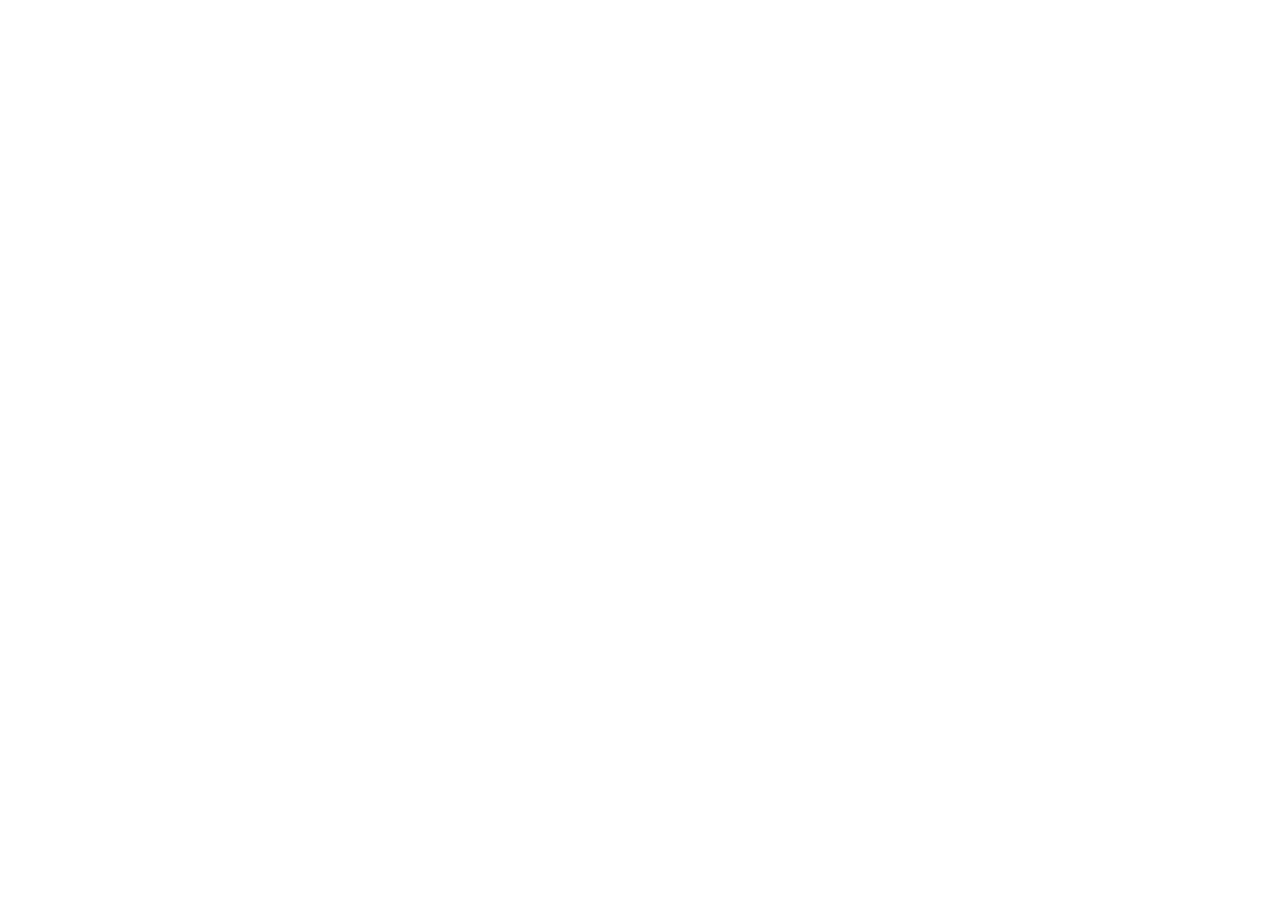
==== capstone/index.html @ 6a1e6d8d "init: capstone portfolio" ====
<!doctype html>
<html lang="en">
  <head>
    <meta charset="UTF-8" />
    <meta name="viewport" content="width=device-width, initial-scale=1.0" />
    <title>portfolio</title>
  </head>
  <body></body>
</html>
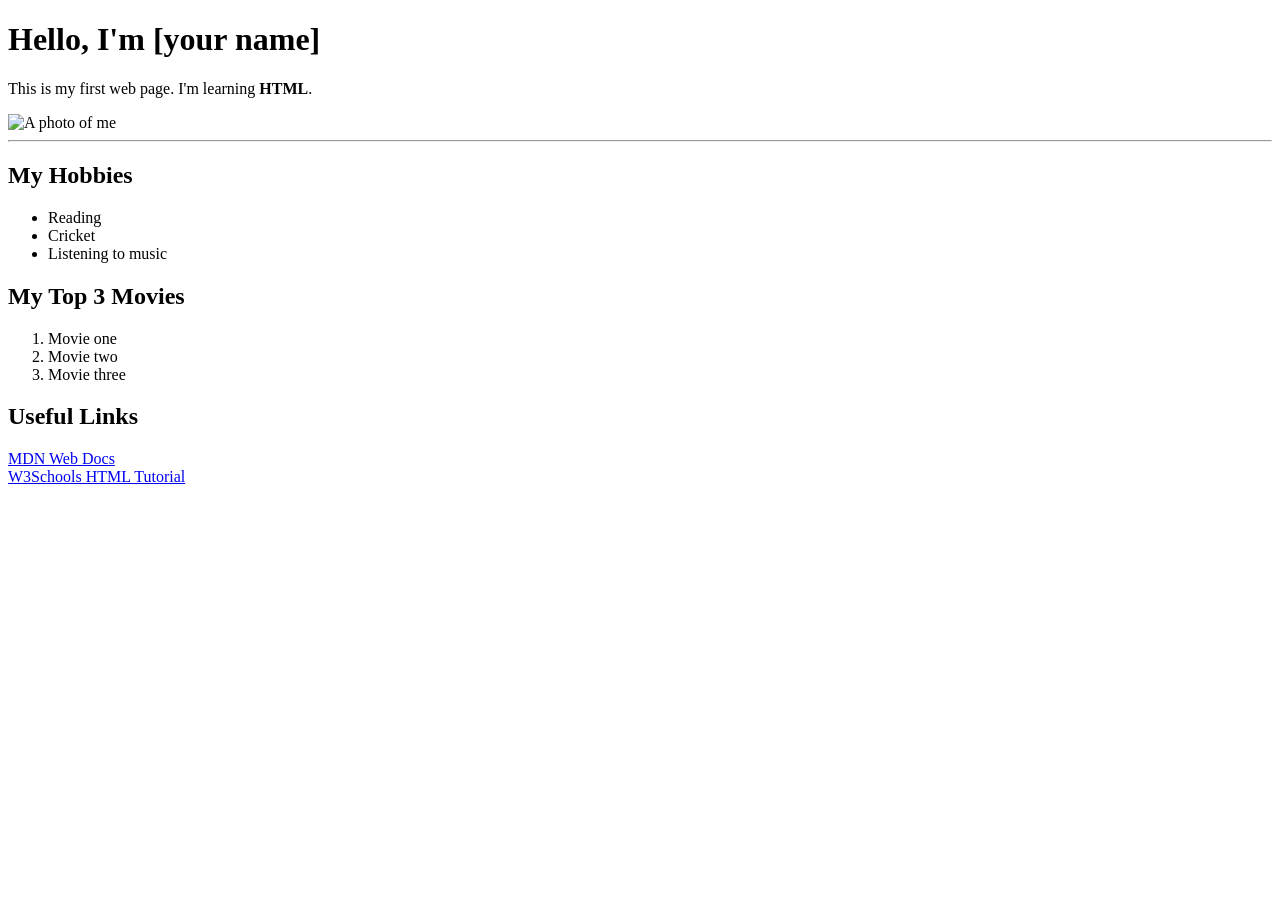
==== commit 0870563d: "feat: add about me" ====
--- a/capstone/index.html
+++ b/capstone/index.html
@@ -2,8 +2,35 @@
 <html lang="en">
   <head>
     <meta charset="UTF-8" />
-    <meta name="viewport" content="width=device-width, initial-scale=1.0" />
-    <title>portfolio</title>
+    <title>My First Page</title>
   </head>
-  <body></body>
+  <body>
+    <h1>Hello, I'm [your name]</h1>
+    <p>This is my first web page. I'm learning <strong>HTML</strong>.</p>
+
+    <!-- Put a picture named photo.jpg in the same folder as this file -->
+    <img src="photo.jpg" alt="A photo of me" width="200" />
+
+    <hr />
+
+    <h2>My Hobbies</h2>
+    <ul>
+      <li>Reading</li>
+      <li>Cricket</li>
+      <li>Listening to music</li>
+    </ul>
+
+    <h2>My Top 3 Movies</h2>
+    <ol>
+      <li>Movie one</li>
+      <li>Movie two</li>
+      <li>Movie three</li>
+    </ol>
+
+    <h2>Useful Links</h2>
+    <p>
+      <a href="https://developer.mozilla.org">MDN Web Docs</a><br />
+      <a href="https://www.w3schools.com/html/">W3Schools HTML Tutorial</a>
+    </p>
+  </body>
 </html>
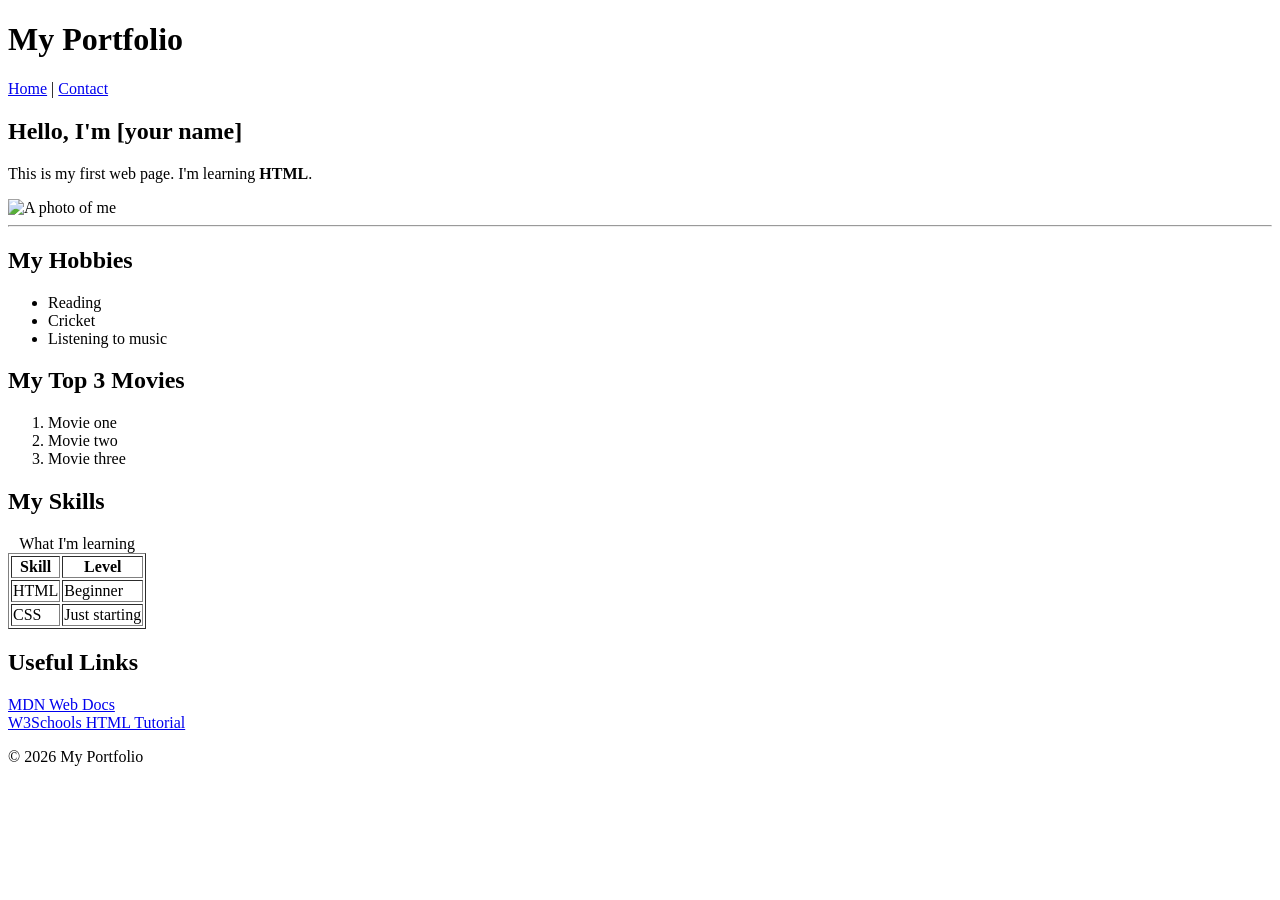
==== commit 860b20fa: "feat: add contact" ====
--- a/capstone/index.html
+++ b/capstone/index.html
@@ -2,35 +2,83 @@
 <html lang="en">
   <head>
     <meta charset="UTF-8" />
-    <title>My First Page</title>
+    <meta name="viewport" content="width=device-width, initial-scale=1.0" />
+    <title>Home | My Portfolio</title>
   </head>
   <body>
-    <h1>Hello, I'm [your name]</h1>
-    <p>This is my first web page. I'm learning <strong>HTML</strong>.</p>
+    <header>
+      <h1>My Portfolio</h1>
+      <nav>
+        <a href="index.html">Home</a> |
+        <a href="contact.html">Contact</a>
+      </nav>
+    </header>
 
-    <!-- Put a picture named photo.jpg in the same folder as this file -->
-    <img src="photo.jpg" alt="A photo of me" width="200" />
+    <main>
+      <section>
+        <h2>Hello, I'm [your name]</h2>
+        <p>This is my first web page. I'm learning <strong>HTML</strong>.</p>
 
-    <hr />
+        <!-- Put a picture named photo.jpg in the same folder as this file -->
+        <img src="photo.jpg" alt="A photo of me" width="200" />
+      </section>
 
-    <h2>My Hobbies</h2>
-    <ul>
-      <li>Reading</li>
-      <li>Cricket</li>
-      <li>Listening to music</li>
-    </ul>
+      <hr />
 
-    <h2>My Top 3 Movies</h2>
-    <ol>
-      <li>Movie one</li>
-      <li>Movie two</li>
-      <li>Movie three</li>
-    </ol>
+      <section>
+        <h2>My Hobbies</h2>
+        <ul>
+          <li>Reading</li>
+          <li>Cricket</li>
+          <li>Listening to music</li>
+        </ul>
+      </section>
 
-    <h2>Useful Links</h2>
-    <p>
-      <a href="https://developer.mozilla.org">MDN Web Docs</a><br />
-      <a href="https://www.w3schools.com/html/">W3Schools HTML Tutorial</a>
-    </p>
+      <section>
+        <h2>My Top 3 Movies</h2>
+        <ol>
+          <li>Movie one</li>
+          <li>Movie two</li>
+          <li>Movie three</li>
+        </ol>
+      </section>
+
+      <section>
+        <h2>My Skills</h2>
+        <table border="1">
+          <caption>
+            What I'm learning
+          </caption>
+          <thead>
+            <tr>
+              <th>Skill</th>
+              <th>Level</th>
+            </tr>
+          </thead>
+          <tbody>
+            <tr>
+              <td>HTML</td>
+              <td>Beginner</td>
+            </tr>
+            <tr>
+              <td>CSS</td>
+              <td>Just starting</td>
+            </tr>
+          </tbody>
+        </table>
+      </section>
+
+      <section>
+        <h2>Useful Links</h2>
+        <p>
+          <a href="https://developer.mozilla.org">MDN Web Docs</a><br />
+          <a href="https://www.w3schools.com/html/">W3Schools HTML Tutorial</a>
+        </p>
+      </section>
+    </main>
+
+    <footer>
+      <p>&copy; 2026 My Portfolio</p>
+    </footer>
   </body>
 </html>
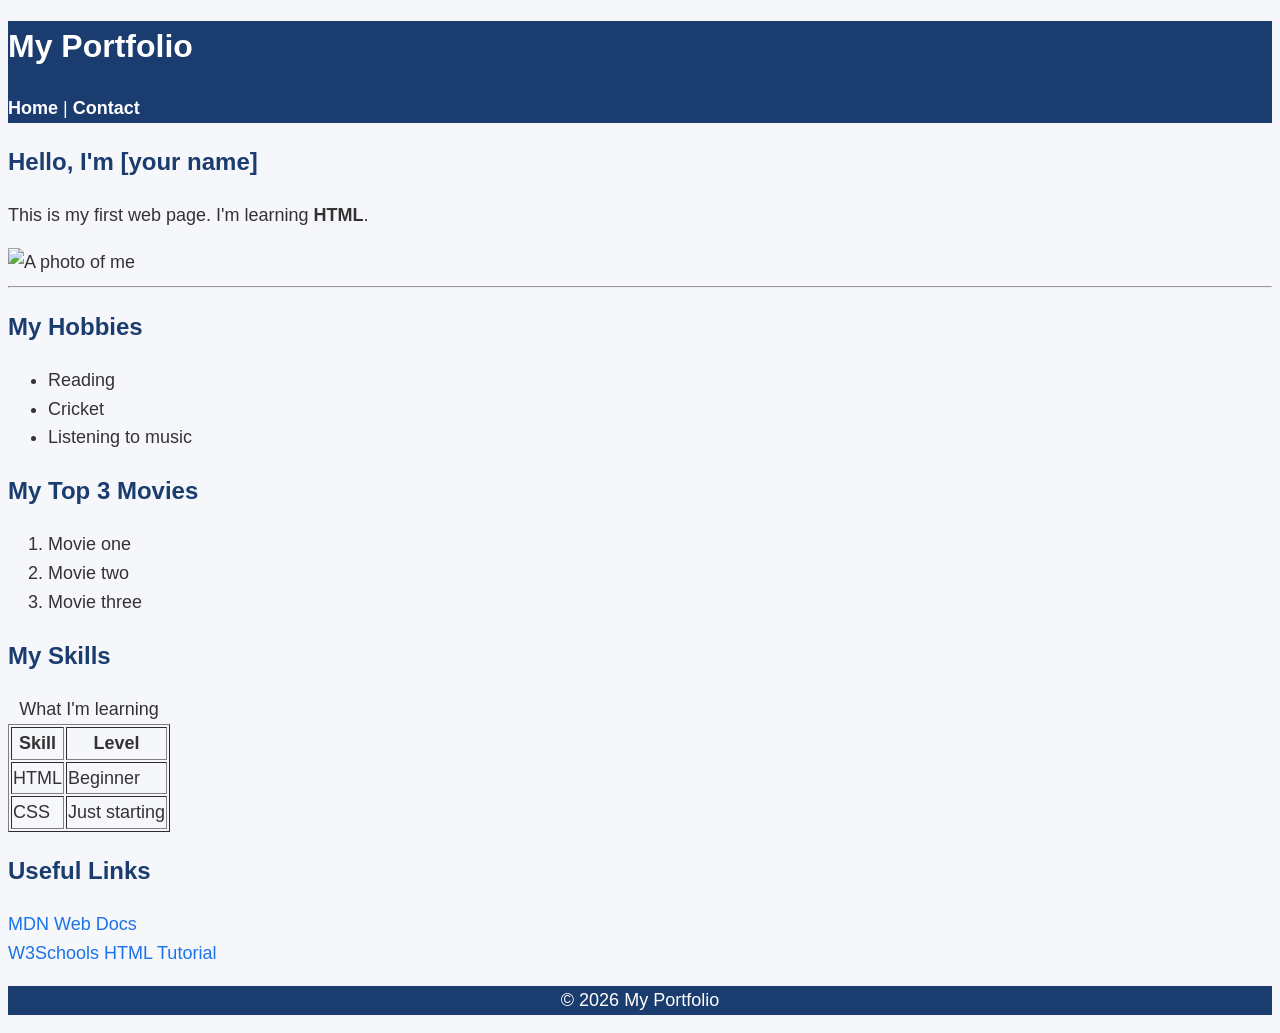
==== commit 1c133920: "style: add css to index, contact" ====
--- a/capstone/index.html
+++ b/capstone/index.html
@@ -4,6 +4,7 @@
     <meta charset="UTF-8" />
     <meta name="viewport" content="width=device-width, initial-scale=1.0" />
     <title>Home | My Portfolio</title>
+    <link rel="stylesheet" href="style.css" />
   </head>
   <body>
     <header>
--- a/capstone/style.css
+++ b/capstone/style.css
@@ -0,0 +1,60 @@
+/* ===== Day 3: CSS basics ===== */
+
+/* Applies to the whole page */
+body {
+    font-family: Arial, Helvetica, sans-serif;
+    font-size: 18px;
+    line-height: 1.6;
+    color: #333333;
+    background-color: #f5f7fa;
+}
+
+/* Headings */
+h1 {
+    color: #ffffff;
+    font-size: 32px;
+}
+
+h2 {
+    color: #1a3c6e;
+    font-size: 24px;
+}
+
+/* Header and footer */
+header {
+    background-color: #1a3c6e;
+    color: #ffffff;
+}
+
+footer {
+    background-color: #1a3c6e;
+    color: #ffffff;
+    text-align: center;
+}
+
+/* Links */
+a {
+    color: #1a73e8;
+    text-decoration: none;
+}
+
+a:hover {
+    text-decoration: underline;
+}
+
+/* Navigation links sit on the dark header */
+nav a {
+    color: #ffffff;
+    font-weight: bold;
+}
+
+/* Class selector: apply to any element with class="highlight" */
+.highlight {
+    color: #d93025;
+    font-weight: bold;
+}
+
+/* ID selector: apply to the one element with id="intro" */
+#intro {
+    font-style: italic;
+}
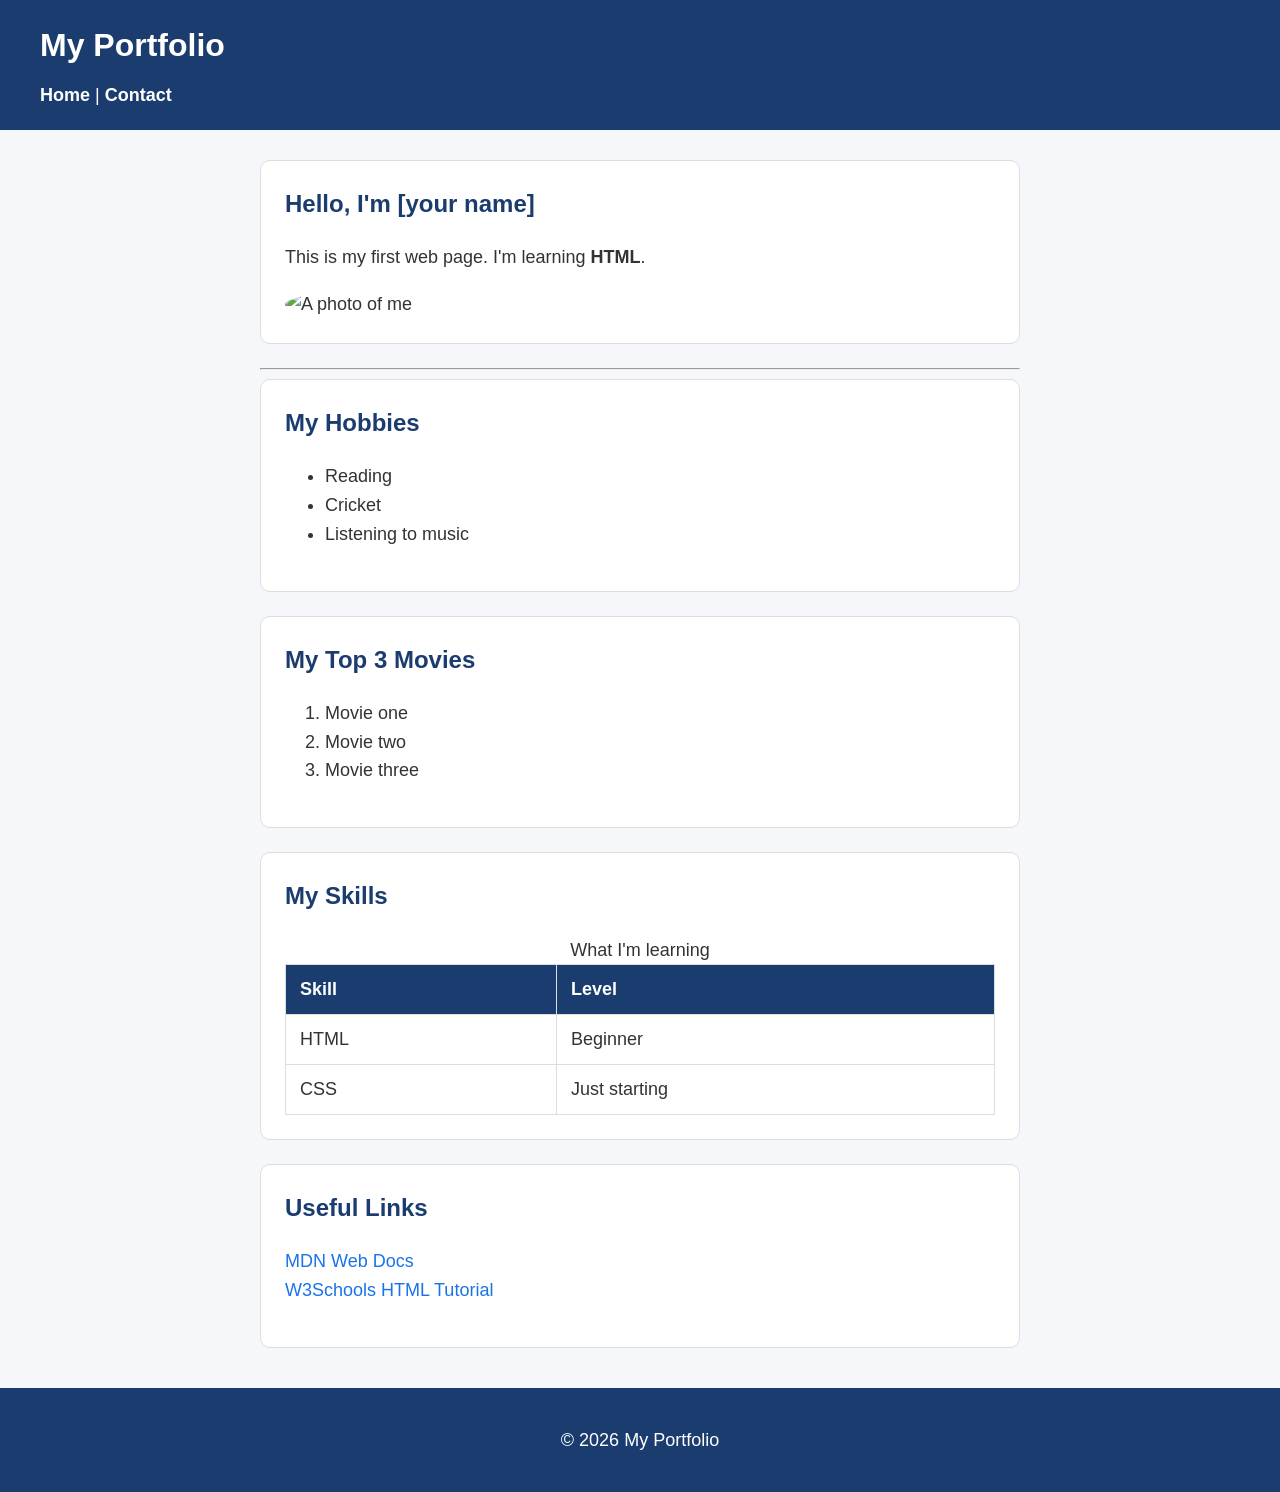
==== commit 20a14f55: "feat: change design using box model" ====
--- a/capstone/index.html
+++ b/capstone/index.html
@@ -16,7 +16,7 @@
     </header>
 
     <main>
-      <section>
+      <section class="card">
         <h2>Hello, I'm [your name]</h2>
         <p>This is my first web page. I'm learning <strong>HTML</strong>.</p>
 
@@ -26,7 +26,7 @@
 
       <hr />
 
-      <section>
+      <section class="card">
         <h2>My Hobbies</h2>
         <ul>
           <li>Reading</li>
@@ -35,7 +35,7 @@
         </ul>
       </section>
 
-      <section>
+      <section class="card">
         <h2>My Top 3 Movies</h2>
         <ol>
           <li>Movie one</li>
@@ -44,7 +44,7 @@
         </ol>
       </section>
 
-      <section>
+      <section class="card">
         <h2>My Skills</h2>
         <table border="1">
           <caption>
@@ -69,7 +69,7 @@
         </table>
       </section>
 
-      <section>
+      <section class="card">
         <h2>Useful Links</h2>
         <p>
           <a href="https://developer.mozilla.org">MDN Web Docs</a><br />
--- a/capstone/style.css
+++ b/capstone/style.css
@@ -57,4 +57,109 @@
 /* ID selector: apply to the one element with id="intro" */
 #intro {
     font-style: italic;
+}
+
+
+/* ===== Day 4: The box model ===== */
+
+/* Makes width include padding and border (much easier to work with) */
+* {
+    box-sizing: border-box;
+}
+
+/* Remove the browser's default page margin */
+body {
+    margin: 0;
+}
+
+/* Header and footer get breathing room inside */
+header {
+    padding: 20px 40px;
+}
+
+footer {
+    padding: 20px;
+    margin-top: 40px;
+}
+
+h1 {
+    margin: 0 0 10px 0;
+}
+
+/* Keep the content a readable width and centered */
+main {
+    max-width: 800px;
+    margin: 30px auto;
+    /* auto left/right = centered */
+    padding: 0 20px;
+}
+
+/* The card component */
+.card {
+    background-color: #ffffff;
+    border: 1px solid #dddddd;
+    border-radius: 10px;
+    padding: 24px;
+    margin-bottom: 24px;
+}
+
+.card h2 {
+    margin-top: 0;
+}
+
+/* Images */
+img {
+    border-radius: 50%;
+    /* makes a square photo a circle */
+    display: block;
+}
+
+/* Table */
+table {
+    border-collapse: collapse;
+    width: 100%;
+}
+
+th,
+td {
+    border: 1px solid #dddddd;
+    padding: 10px 14px;
+    text-align: left;
+}
+
+th {
+    background-color: #1a3c6e;
+    color: #ffffff;
+}
+
+/* Form fields */
+input[type="text"],
+input[type="email"],
+input[type="tel"],
+select,
+textarea {
+    width: 100%;
+    padding: 10px;
+    border: 1px solid #cccccc;
+    border-radius: 6px;
+    font-size: 16px;
+}
+
+fieldset {
+    border: 1px solid #cccccc;
+    border-radius: 6px;
+    padding: 12px 16px;
+    margin-bottom: 16px;
+}
+
+/* Button: an inline-block lets us set width, padding and margin */
+button {
+    display: inline-block;
+    background-color: #1a73e8;
+    color: #ffffff;
+    border: none;
+    border-radius: 6px;
+    padding: 12px 28px;
+    font-size: 16px;
+    cursor: pointer;
 }
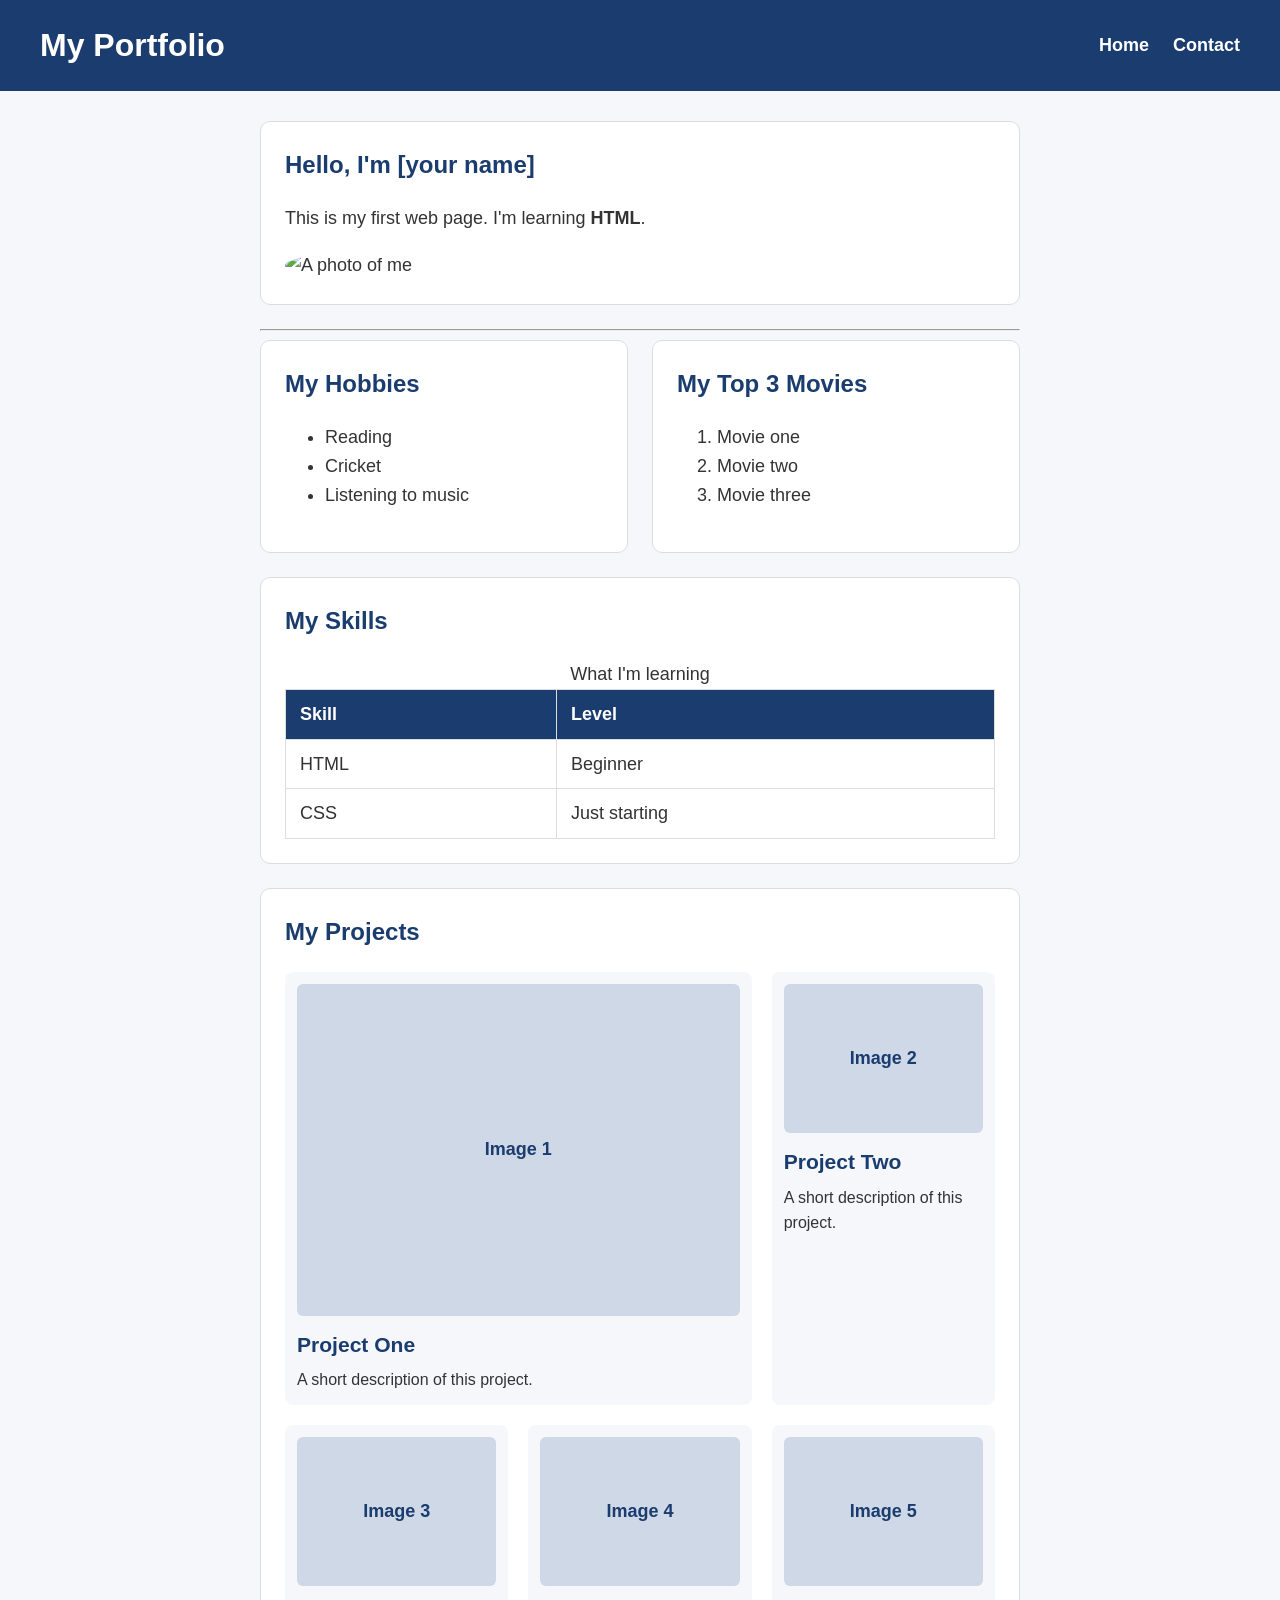
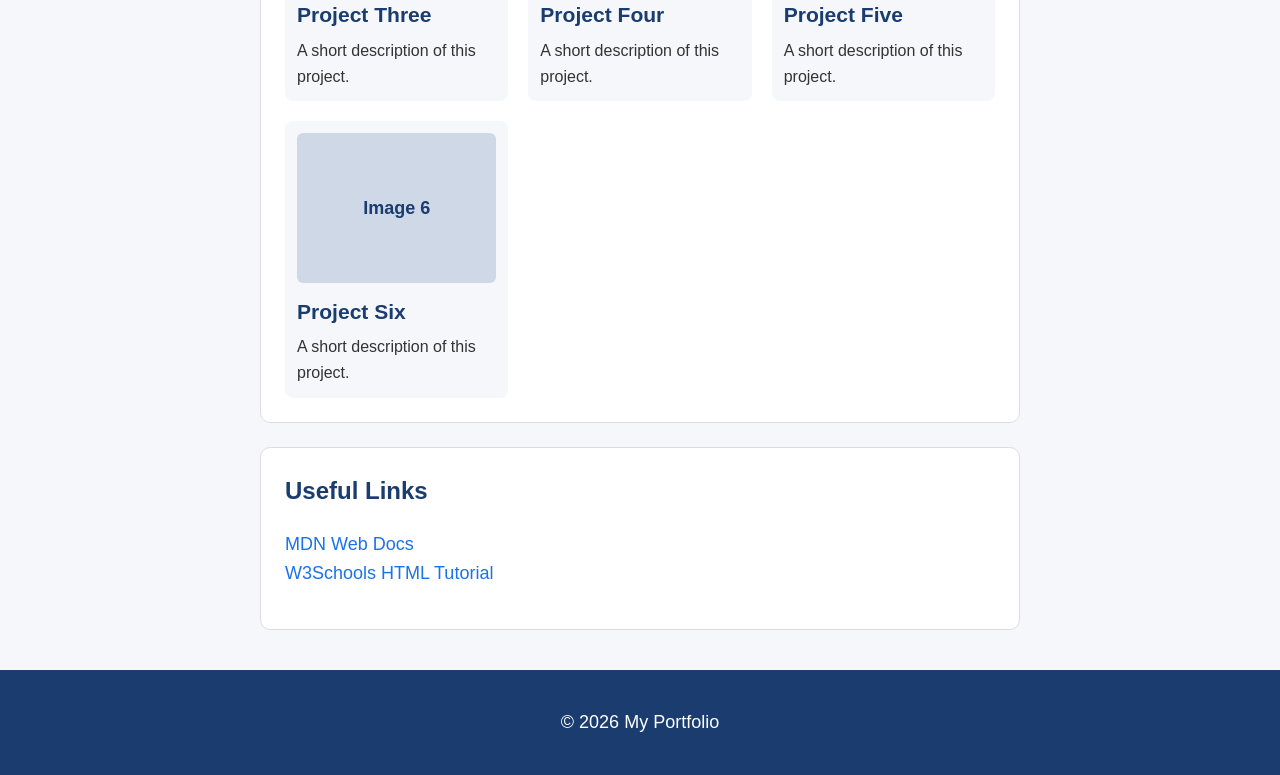
==== commit 3f31241d: "feat: design flex and grid" ====
--- a/capstone/index.html
+++ b/capstone/index.html
@@ -10,7 +10,7 @@
     <header>
       <h1>My Portfolio</h1>
       <nav>
-        <a href="index.html">Home</a> |
+        <a href="index.html">Home</a>
         <a href="contact.html">Contact</a>
       </nav>
     </header>
@@ -26,23 +26,25 @@
 
       <hr />
 
-      <section class="card">
-        <h2>My Hobbies</h2>
-        <ul>
-          <li>Reading</li>
-          <li>Cricket</li>
-          <li>Listening to music</li>
-        </ul>
-      </section>
+      <div class="card-row">
+        <section class="card">
+          <h2>My Hobbies</h2>
+          <ul>
+            <li>Reading</li>
+            <li>Cricket</li>
+            <li>Listening to music</li>
+          </ul>
+        </section>
 
-      <section class="card">
-        <h2>My Top 3 Movies</h2>
-        <ol>
-          <li>Movie one</li>
-          <li>Movie two</li>
-          <li>Movie three</li>
-        </ol>
-      </section>
+        <section class="card">
+          <h2>My Top 3 Movies</h2>
+          <ol>
+            <li>Movie one</li>
+            <li>Movie two</li>
+            <li>Movie three</li>
+          </ol>
+        </section>
+      </div>
 
       <section class="card">
         <h2>My Skills</h2>
@@ -70,6 +72,42 @@
       </section>
 
       <section class="card">
+        <h2>My Projects</h2>
+        <div class="gallery">
+          <article class="project">
+            <div class="project-image">Image 1</div>
+            <h3>Project One</h3>
+            <p>A short description of this project.</p>
+          </article>
+          <article class="project">
+            <div class="project-image">Image 2</div>
+            <h3>Project Two</h3>
+            <p>A short description of this project.</p>
+          </article>
+          <article class="project">
+            <div class="project-image">Image 3</div>
+            <h3>Project Three</h3>
+            <p>A short description of this project.</p>
+          </article>
+          <article class="project">
+            <div class="project-image">Image 4</div>
+            <h3>Project Four</h3>
+            <p>A short description of this project.</p>
+          </article>
+          <article class="project">
+            <div class="project-image">Image 5</div>
+            <h3>Project Five</h3>
+            <p>A short description of this project.</p>
+          </article>
+          <article class="project">
+            <div class="project-image">Image 6</div>
+            <h3>Project Six</h3>
+            <p>A short description of this project.</p>
+          </article>
+        </div>
+      </section>
+
+      <section class="card">
         <h2>Useful Links</h2>
         <p>
           <a href="https://developer.mozilla.org">MDN Web Docs</a><br />
--- a/capstone/style.css
+++ b/capstone/style.css
@@ -162,4 +162,81 @@
     padding: 12px 28px;
     font-size: 16px;
     cursor: pointer;
+}
+
+
+/* ===== Day 5: Flexbox ===== */
+
+/* Header: title on the left, nav on the right */
+header {
+    display: flex;
+    justify-content: space-between;
+    align-items: center;
+}
+
+header h1 {
+    margin: 0;
+}
+
+/* Nav: links in a row with a gap between them */
+nav {
+    display: flex;
+    gap: 24px;
+}
+
+/* Row of cards: side by side, equal width, wrap when too narrow */
+.card-row {
+    display: flex;
+    gap: 24px;
+    flex-wrap: wrap;
+}
+
+.card-row .card {
+    flex: 1;
+    /* each card shares the row equally */
+    min-width: 250px;
+    /* wrap to a new line below this width */
+}
+
+
+/* ===== Day 6: CSS Grid ===== */
+
+/* Responsive gallery: as many 200px+ columns as fit, sharing space equally */
+.gallery {
+    display: grid;
+    grid-template-columns: repeat(auto-fill, minmax(200px, 1fr));
+    gap: 20px;
+}
+
+.project {
+    background-color: #f5f7fa;
+    border-radius: 8px;
+    padding: 12px;
+}
+
+.project h3 {
+    margin: 12px 0 6px 0;
+    color: #1a3c6e;
+}
+
+.project p {
+    margin: 0;
+    font-size: 16px;
+}
+
+/* Placeholder for a screenshot: replace with <img> later */
+.project-image {
+    aspect-ratio: 4 / 3;
+    background-color: #cfd8e6;
+    border-radius: 6px;
+    display: flex;
+    align-items: center;
+    justify-content: center;
+    color: #1a3c6e;
+    font-weight: bold;
+}
+
+/* Make the first project span two columns: a "featured" look */
+.project:first-child {
+    grid-column: span 2;
 }
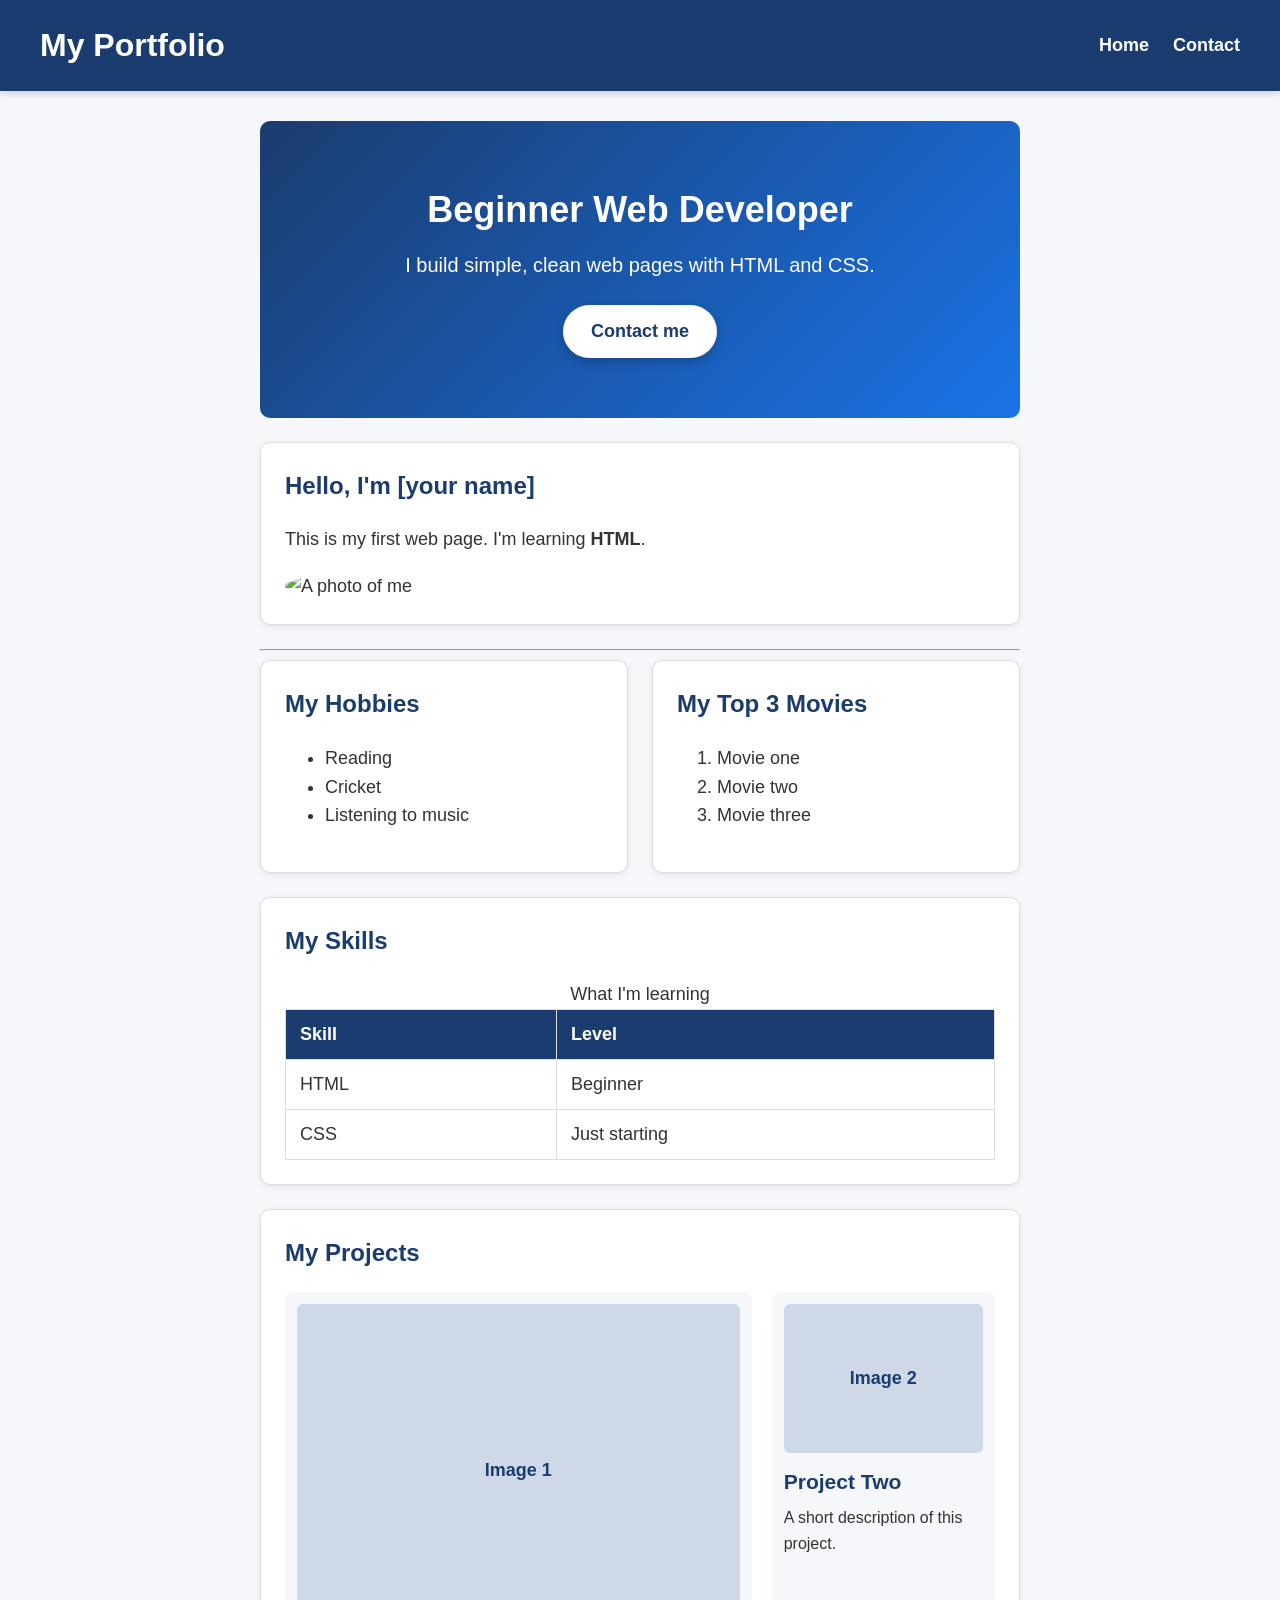
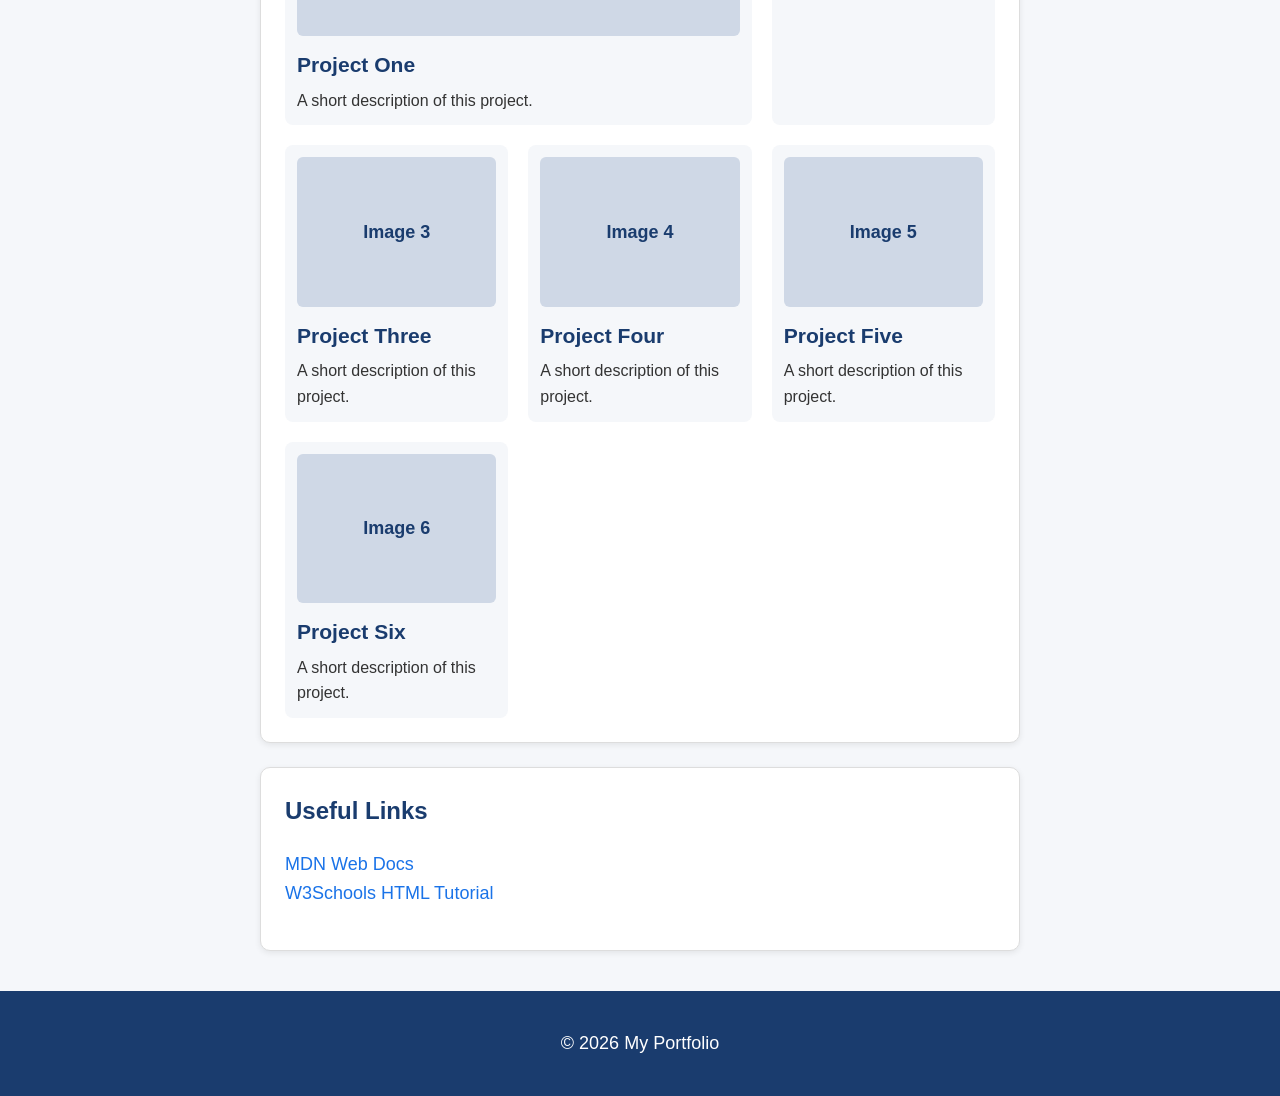
==== commit 210ad02d: "feat: hovering animations and positions" ====
--- a/capstone/index.html
+++ b/capstone/index.html
@@ -16,6 +16,12 @@
     </header>
 
     <main>
+      <section class="hero">
+        <h2>Beginner Web Developer</h2>
+        <p>I build simple, clean web pages with HTML and CSS.</p>
+        <a class="btn" href="contact.html">Contact me</a>
+      </section>
+
       <section class="card">
         <h2>Hello, I'm [your name]</h2>
         <p>This is my first web page. I'm learning <strong>HTML</strong>.</p>
--- a/capstone/style.css
+++ b/capstone/style.css
@@ -239,4 +239,96 @@
 /* Make the first project span two columns: a "featured" look */
 .project:first-child {
     grid-column: span 2;
+}
+
+
+/* ===== Day 7: Polish (backgrounds, shadows, transitions, positioning) ===== */
+
+/* Sticky header: stays at the top while scrolling */
+header {
+    position: sticky;
+    top: 0;
+    z-index: 100;
+    /* stays above other content */
+    box-shadow: 0 2px 8px rgba(0, 0, 0, 0.2);
+}
+
+/* Hero section with a gradient background */
+.hero {
+    background: linear-gradient(135deg, #1a3c6e, #1a73e8);
+    color: #ffffff;
+    text-align: center;
+    padding: 60px 24px;
+    border-radius: 10px;
+    margin-bottom: 24px;
+}
+
+.hero h2 {
+    color: #ffffff;
+    font-size: 36px;
+    margin: 0 0 10px 0;
+}
+
+.hero p {
+    font-size: 20px;
+    margin: 0 0 24px 0;
+}
+
+/* Reusable button style for links and <button> */
+.btn {
+    display: inline-block;
+    background-color: #ffffff;
+    color: #1a3c6e;
+    font-weight: bold;
+    padding: 12px 28px;
+    border-radius: 30px;
+    box-shadow: 0 4px 10px rgba(0, 0, 0, 0.2);
+    transition: transform 0.2s ease, box-shadow 0.2s ease;
+}
+
+.btn:hover {
+    text-decoration: none;
+    transform: translateY(-3px);
+    /* lifts up slightly */
+    box-shadow: 0 8px 16px rgba(0, 0, 0, 0.25);
+}
+
+/* Smooth hover on the form button */
+button {
+    transition: background-color 0.2s ease, transform 0.2s ease;
+}
+
+button:hover {
+    background-color: #1558b0;
+    transform: translateY(-2px);
+}
+
+/* Cards: soft shadow, lift on hover */
+.card {
+    box-shadow: 0 2px 6px rgba(0, 0, 0, 0.08);
+    transition: transform 0.2s ease, box-shadow 0.2s ease;
+}
+
+.card:hover {
+    transform: translateY(-4px);
+    box-shadow: 0 10px 20px rgba(0, 0, 0, 0.12);
+}
+
+/* Project tiles: highlight on hover */
+.project {
+    transition: background-color 0.2s ease;
+}
+
+.project:hover {
+    background-color: #e3ecf9;
+}
+
+/* Smooth color change on nav links */
+nav a {
+    transition: opacity 0.2s ease;
+}
+
+nav a:hover {
+    opacity: 0.75;
+    text-decoration: none;
 }
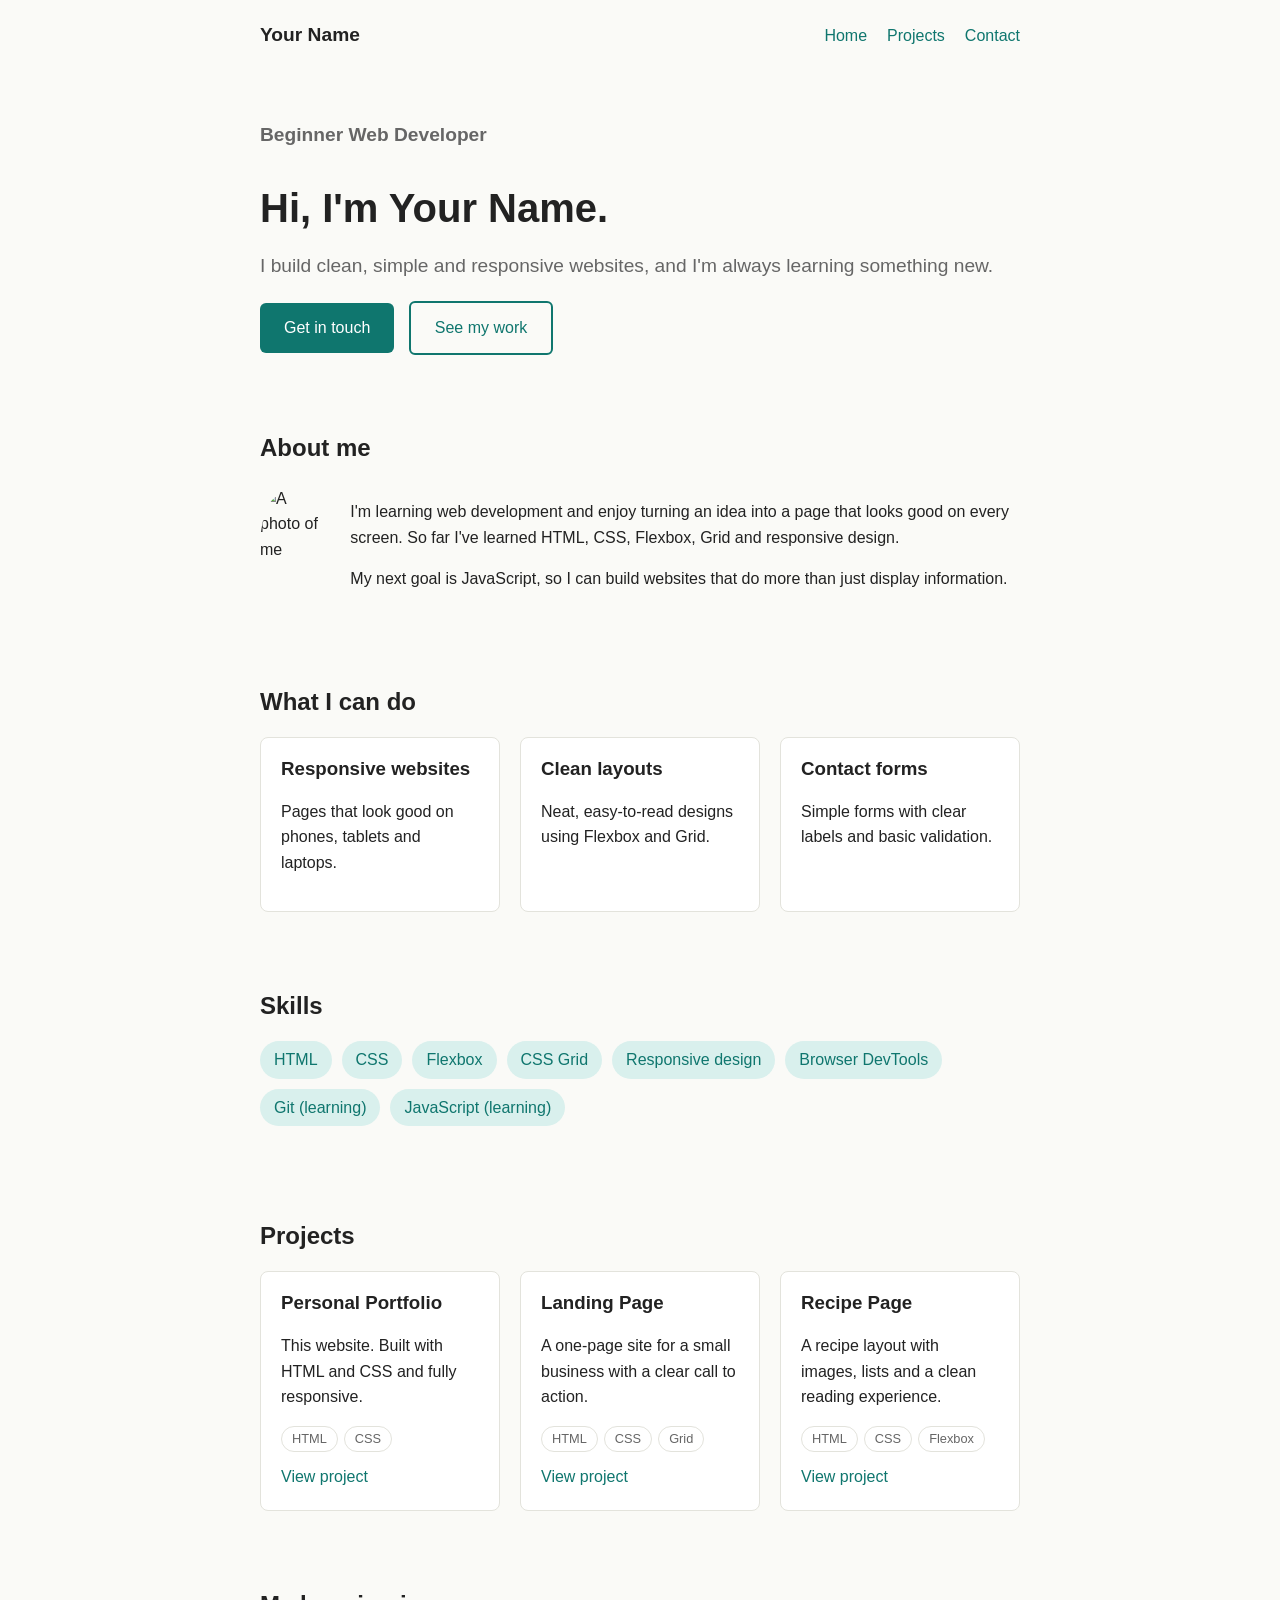
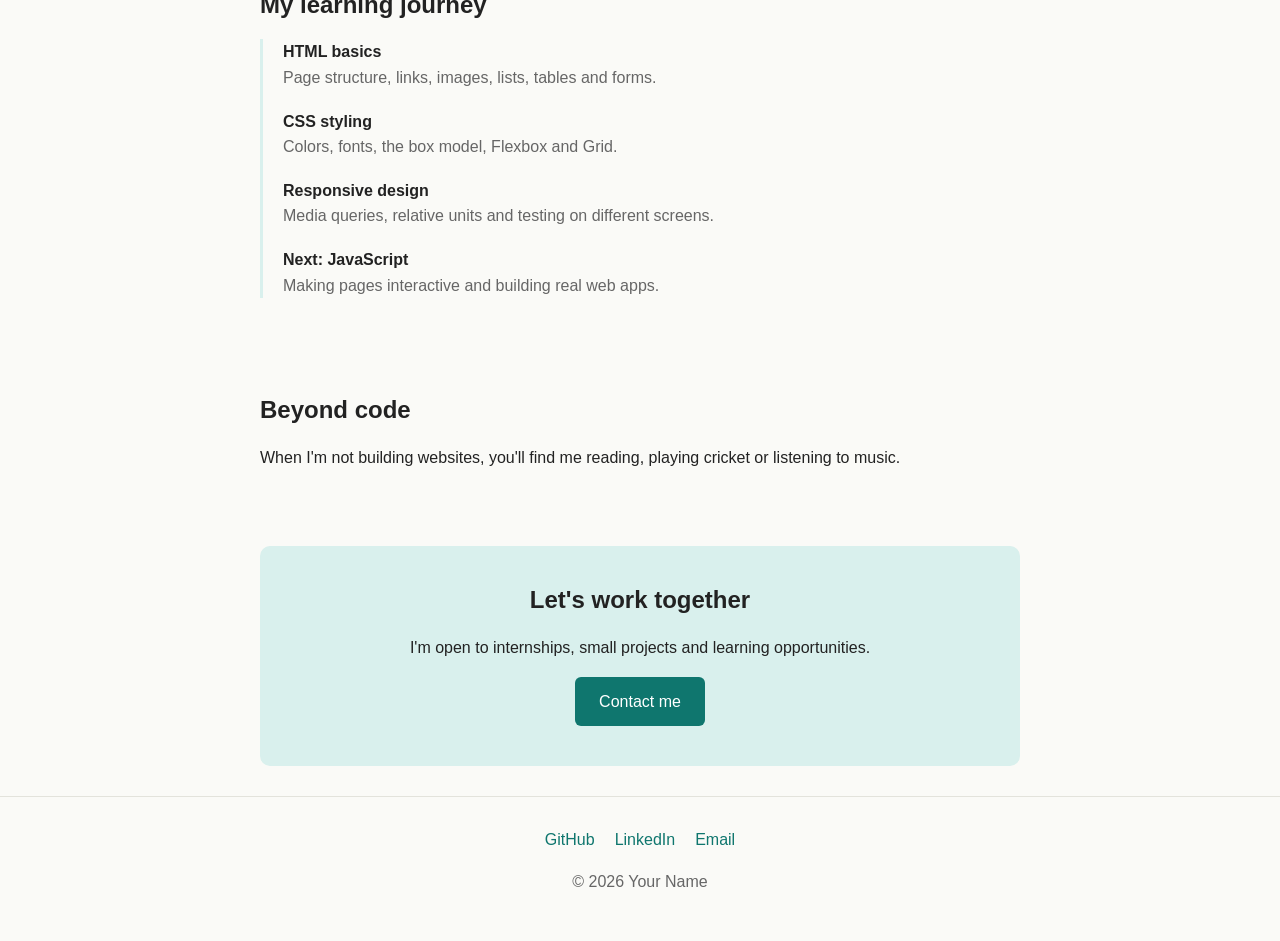
==== commit bd81662a: "refractor/style: update design and theme" ====
--- a/capstone/index.html
+++ b/capstone/index.html
@@ -3,127 +3,169 @@
   <head>
     <meta charset="UTF-8" />
     <meta name="viewport" content="width=device-width, initial-scale=1.0" />
-    <title>Home | My Portfolio</title>
+    <title>Home | Your Name</title>
     <link rel="stylesheet" href="style.css" />
   </head>
   <body>
     <header>
-      <h1>My Portfolio</h1>
+      <a class="logo" href="index.html">Your Name</a>
       <nav>
         <a href="index.html">Home</a>
+        <a href="#projects">Projects</a>
         <a href="contact.html">Contact</a>
       </nav>
     </header>
 
     <main>
       <section class="hero">
-        <h2>Beginner Web Developer</h2>
-        <p>I build simple, clean web pages with HTML and CSS.</p>
-        <a class="btn" href="contact.html">Contact me</a>
+        <p class="small-label">Beginner Web Developer</p>
+        <h1>Hi, I'm Your Name.</h1>
+        <p>
+          I build clean, simple and responsive websites, and I'm always learning
+          something new.
+        </p>
+        <a class="button" href="contact.html">Get in touch</a>
+        <a class="button button-outline" href="#projects">See my work</a>
       </section>
 
-      <section class="card">
-        <h2>Hello, I'm [your name]</h2>
-        <p>This is my first web page. I'm learning <strong>HTML</strong>.</p>
-
-        <!-- Put a picture named photo.jpg in the same folder as this file -->
-        <img src="photo.jpg" alt="A photo of me" width="200" />
+      <section>
+        <h2>About me</h2>
+        <div class="about">
+          <img src="photo.jpg" alt="A photo of me" />
+          <div>
+            <p>
+              I'm learning web development and enjoy turning an idea into a page
+              that looks good on every screen. So far I've learned HTML, CSS,
+              Flexbox, Grid and responsive design.
+            </p>
+            <p>
+              My next goal is JavaScript, so I can build websites that do more
+              than just display information.
+            </p>
+          </div>
+        </div>
       </section>
 
-      <hr />
-
-      <div class="card-row">
-        <section class="card">
-          <h2>My Hobbies</h2>
-          <ul>
-            <li>Reading</li>
-            <li>Cricket</li>
-            <li>Listening to music</li>
-          </ul>
-        </section>
-
-        <section class="card">
-          <h2>My Top 3 Movies</h2>
-          <ol>
-            <li>Movie one</li>
-            <li>Movie two</li>
-            <li>Movie three</li>
-          </ol>
-        </section>
-      </div>
-
-      <section class="card">
-        <h2>My Skills</h2>
-        <table border="1">
-          <caption>
-            What I'm learning
-          </caption>
-          <thead>
-            <tr>
-              <th>Skill</th>
-              <th>Level</th>
-            </tr>
-          </thead>
-          <tbody>
-            <tr>
-              <td>HTML</td>
-              <td>Beginner</td>
-            </tr>
-            <tr>
-              <td>CSS</td>
-              <td>Just starting</td>
-            </tr>
-          </tbody>
-        </table>
-      </section>
-
-      <section class="card">
-        <h2>My Projects</h2>
-        <div class="gallery">
-          <article class="project">
-            <div class="project-image">Image 1</div>
-            <h3>Project One</h3>
-            <p>A short description of this project.</p>
+      <section>
+        <h2>What I can do</h2>
+        <div class="cards">
+          <article>
+            <h3>Responsive websites</h3>
+            <p>Pages that look good on phones, tablets and laptops.</p>
           </article>
-          <article class="project">
-            <div class="project-image">Image 2</div>
-            <h3>Project Two</h3>
-            <p>A short description of this project.</p>
+          <article>
+            <h3>Clean layouts</h3>
+            <p>Neat, easy-to-read designs using Flexbox and Grid.</p>
           </article>
-          <article class="project">
-            <div class="project-image">Image 3</div>
-            <h3>Project Three</h3>
-            <p>A short description of this project.</p>
-          </article>
-          <article class="project">
-            <div class="project-image">Image 4</div>
-            <h3>Project Four</h3>
-            <p>A short description of this project.</p>
-          </article>
-          <article class="project">
-            <div class="project-image">Image 5</div>
-            <h3>Project Five</h3>
-            <p>A short description of this project.</p>
-          </article>
-          <article class="project">
-            <div class="project-image">Image 6</div>
-            <h3>Project Six</h3>
-            <p>A short description of this project.</p>
+          <article>
+            <h3>Contact forms</h3>
+            <p>Simple forms with clear labels and basic validation.</p>
           </article>
         </div>
       </section>
 
-      <section class="card">
-        <h2>Useful Links</h2>
+      <section>
+        <h2>Skills</h2>
+        <ul class="tags">
+          <li>HTML</li>
+          <li>CSS</li>
+          <li>Flexbox</li>
+          <li>CSS Grid</li>
+          <li>Responsive design</li>
+          <li>Browser DevTools</li>
+          <li>Git (learning)</li>
+          <li>JavaScript (learning)</li>
+        </ul>
+      </section>
+
+      <section id="projects">
+        <h2>Projects</h2>
+        <div class="cards">
+          <article>
+            <h3>Personal Portfolio</h3>
+            <p>This website. Built with HTML and CSS and fully responsive.</p>
+            <ul class="mini-tags">
+              <li>HTML</li>
+              <li>CSS</li>
+            </ul>
+            <a href="#">View project</a>
+          </article>
+          <article>
+            <h3>Landing Page</h3>
+            <p>
+              A one-page site for a small business with a clear call to action.
+            </p>
+            <ul class="mini-tags">
+              <li>HTML</li>
+              <li>CSS</li>
+              <li>Grid</li>
+            </ul>
+            <a href="#">View project</a>
+          </article>
+          <article>
+            <h3>Recipe Page</h3>
+            <p>
+              A recipe layout with images, lists and a clean reading experience.
+            </p>
+            <ul class="mini-tags">
+              <li>HTML</li>
+              <li>CSS</li>
+              <li>Flexbox</li>
+            </ul>
+            <a href="#">View project</a>
+          </article>
+        </div>
+      </section>
+
+      <section>
+        <h2>My learning journey</h2>
+        <ol class="timeline">
+          <li>
+            <strong>HTML basics</strong>
+            <span>Page structure, links, images, lists, tables and forms.</span>
+          </li>
+          <li>
+            <strong>CSS styling</strong>
+            <span>Colors, fonts, the box model, Flexbox and Grid.</span>
+          </li>
+          <li>
+            <strong>Responsive design</strong>
+            <span
+              >Media queries, relative units and testing on different
+              screens.</span
+            >
+          </li>
+          <li>
+            <strong>Next: JavaScript</strong>
+            <span>Making pages interactive and building real web apps.</span>
+          </li>
+        </ol>
+      </section>
+
+      <section>
+        <h2>Beyond code</h2>
         <p>
-          <a href="https://developer.mozilla.org">MDN Web Docs</a><br />
-          <a href="https://www.w3schools.com/html/">W3Schools HTML Tutorial</a>
+          When I'm not building websites, you'll find me reading, playing
+          cricket or listening to music.
         </p>
+      </section>
+
+      <section class="cta">
+        <h2>Let's work together</h2>
+        <p>
+          I'm open to internships, small projects and learning opportunities.
+        </p>
+        <a class="button" href="contact.html">Contact me</a>
       </section>
     </main>
 
     <footer>
-      <p>&copy; 2026 My Portfolio</p>
+      <ul class="social">
+        <li><a href="#">GitHub</a></li>
+        <li><a href="#">LinkedIn</a></li>
+        <li><a href="mailto:you@example.com">Email</a></li>
+      </ul>
+      <p>&copy; 2026 Your Name</p>
     </footer>
   </body>
 </html>
--- a/capstone/style.css
+++ b/capstone/style.css
@@ -1,40 +1,31 @@
-/* ===== Day 3: CSS basics ===== */
-
-/* Applies to the whole page */
+/* ===== Colors and basics ===== */
+:root {
+    --bg: #fafaf7;
+    --text: #222222;
+    --muted: #666666;
+    --accent: #0f766e;
+    --accent-light: #d9f0ed;
+    --border: #e3e3dc;
+}
+
+* {
+    box-sizing: border-box;
+}
+
+html {
+    scroll-behavior: smooth;
+}
+
 body {
+    margin: 0;
     font-family: Arial, Helvetica, sans-serif;
-    font-size: 18px;
     line-height: 1.6;
-    color: #333333;
-    background-color: #f5f7fa;
-}
-
-/* Headings */
-h1 {
-    color: #ffffff;
-    font-size: 32px;
-}
-
-h2 {
-    color: #1a3c6e;
-    font-size: 24px;
-}
-
-/* Header and footer */
-header {
-    background-color: #1a3c6e;
-    color: #ffffff;
-}
-
-footer {
-    background-color: #1a3c6e;
-    color: #ffffff;
-    text-align: center;
-}
-
-/* Links */
+    color: var(--text);
+    background-color: var(--bg);
+}
+
 a {
-    color: #1a73e8;
+    color: var(--accent);
     text-decoration: none;
 }
 
@@ -42,293 +33,290 @@
     text-decoration: underline;
 }
 
-/* Navigation links sit on the dark header */
-nav a {
-    color: #ffffff;
+h1,
+h2,
+h3 {
+    line-height: 1.2;
+}
+
+/* ===== Header and footer ===== */
+header {
+    display: flex;
+    justify-content: space-between;
+    align-items: center;
+    max-width: 800px;
+    margin: 0 auto;
+    padding: 20px;
+}
+
+.logo {
     font-weight: bold;
-}
-
-/* Class selector: apply to any element with class="highlight" */
-.highlight {
-    color: #d93025;
-    font-weight: bold;
-}
-
-/* ID selector: apply to the one element with id="intro" */
-#intro {
-    font-style: italic;
-}
-
-
-/* ===== Day 4: The box model ===== */
-
-/* Makes width include padding and border (much easier to work with) */
-* {
-    box-sizing: border-box;
-}
-
-/* Remove the browser's default page margin */
-body {
-    margin: 0;
-}
-
-/* Header and footer get breathing room inside */
-header {
-    padding: 20px 40px;
+    font-size: 1.2rem;
+    color: var(--text);
+}
+
+nav {
+    display: flex;
+    gap: 20px;
 }
 
 footer {
-    padding: 20px;
-    margin-top: 40px;
-}
-
-h1 {
-    margin: 0 0 10px 0;
-}
-
-/* Keep the content a readable width and centered */
+    text-align: center;
+    color: var(--muted);
+    padding: 30px 20px;
+    border-top: 1px solid var(--border);
+}
+
+/* ===== Page layout ===== */
 main {
     max-width: 800px;
-    margin: 30px auto;
-    /* auto left/right = centered */
+    margin: 0 auto;
     padding: 0 20px;
 }
 
-/* The card component */
-.card {
-    background-color: #ffffff;
-    border: 1px solid #dddddd;
-    border-radius: 10px;
-    padding: 24px;
-    margin-bottom: 24px;
-}
-
-.card h2 {
-    margin-top: 0;
-}
-
-/* Images */
-img {
-    border-radius: 50%;
-    /* makes a square photo a circle */
-    display: block;
-}
-
-/* Table */
-table {
-    border-collapse: collapse;
-    width: 100%;
-}
-
-th,
-td {
-    border: 1px solid #dddddd;
-    padding: 10px 14px;
-    text-align: left;
-}
-
-th {
-    background-color: #1a3c6e;
-    color: #ffffff;
-}
-
-/* Form fields */
-input[type="text"],
-input[type="email"],
-input[type="tel"],
-select,
-textarea {
-    width: 100%;
-    padding: 10px;
-    border: 1px solid #cccccc;
-    border-radius: 6px;
-    font-size: 16px;
-}
-
-fieldset {
-    border: 1px solid #cccccc;
-    border-radius: 6px;
-    padding: 12px 16px;
-    margin-bottom: 16px;
-}
-
-/* Button: an inline-block lets us set width, padding and margin */
+section {
+    padding: 30px 0;
+}
+
+/* ===== Home page ===== */
+.hero h1 {
+    font-size: 2.5rem;
+    margin-bottom: 10px;
+}
+
+.hero p {
+    font-size: 1.2rem;
+    color: var(--muted);
+}
+
+.button,
 button {
     display: inline-block;
-    background-color: #1a73e8;
-    color: #ffffff;
+    background-color: var(--accent);
+    color: white;
+    padding: 12px 24px;
     border: none;
     border-radius: 6px;
-    padding: 12px 28px;
-    font-size: 16px;
+    font-size: 1rem;
     cursor: pointer;
 }
 
-
-/* ===== Day 5: Flexbox ===== */
-
-/* Header: title on the left, nav on the right */
-header {
-    display: flex;
-    justify-content: space-between;
+.button:hover,
+button:hover {
+    opacity: 0.85;
+    text-decoration: none;
+}
+
+.about {
+    display: flex;
     align-items: center;
-}
-
-header h1 {
+    gap: 24px;
+}
+
+.about img {
+    width: 120px;
+    height: 120px;
+    object-fit: cover;
+    border-radius: 50%;
+}
+
+.tags {
+    list-style: none;
+    padding: 0;
+    display: flex;
+    flex-wrap: wrap;
+    gap: 10px;
+}
+
+.tags li {
+    background-color: var(--accent-light);
+    color: var(--accent);
+    padding: 6px 14px;
+    border-radius: 20px;
+}
+
+.cards {
+    display: grid;
+    grid-template-columns: repeat(3, 1fr);
+    gap: 20px;
+}
+
+.cards article {
+    background-color: white;
+    border: 1px solid var(--border);
+    border-radius: 8px;
+    padding: 20px;
+}
+
+.cards h3 {
+    margin-top: 0;
+}
+
+.cards p {
+    margin-top: 0;
+}
+
+.mini-tags {
+    list-style: none;
+    padding: 0;
+    margin: 0 0 12px 0;
+    display: flex;
+    flex-wrap: wrap;
+    gap: 6px;
+}
+
+.mini-tags li {
+    font-size: 0.8rem;
+    color: var(--muted);
+    border: 1px solid var(--border);
+    padding: 2px 10px;
+    border-radius: 20px;
+}
+
+.small-label {
+    color: var(--accent);
+    font-weight: bold;
+    margin-bottom: 0;
+}
+
+.button-outline {
+    background-color: transparent;
+    color: var(--accent);
+    border: 2px solid var(--accent);
+    margin-left: 10px;
+}
+
+.timeline {
+    list-style: none;
+    padding: 0 0 0 20px;
+    border-left: 3px solid var(--accent-light);
+}
+
+.timeline li {
+    margin-bottom: 18px;
+}
+
+.timeline strong,
+.timeline span {
+    display: block;
+}
+
+.timeline span {
+    color: var(--muted);
+}
+
+.cta {
+    background-color: var(--accent-light);
+    border-radius: 10px;
+    padding: 40px 24px;
+    margin: 30px 0;
+    text-align: center;
+}
+
+.cta h2 {
+    margin-top: 0;
+}
+
+/* ===== Contact form ===== */
+form {
+    display: flex;
+    flex-direction: column;
+    gap: 8px;
+    max-width: 500px;
+}
+
+label {
+    font-weight: bold;
+    margin-top: 8px;
+}
+
+input,
+textarea {
+    padding: 10px;
+    border: 1px solid var(--border);
+    border-radius: 6px;
+    font-size: 1rem;
+    font-family: inherit;
+}
+
+input:focus,
+textarea:focus {
+    outline: 2px solid var(--accent);
+}
+
+form button {
+    margin-top: 16px;
+    align-self: flex-start;
+}
+
+/* ===== Contact page layout ===== */
+.contact-layout {
+    display: grid;
+    grid-template-columns: 2fr 1fr;
+    gap: 40px;
+    margin-top: 20px;
+}
+
+select {
+    padding: 10px;
+    border: 1px solid var(--border);
+    border-radius: 6px;
+    font-size: 1rem;
+    font-family: inherit;
+    background-color: white;
+}
+
+.details {
+    background-color: white;
+    border: 1px solid var(--border);
+    border-radius: 8px;
+    padding: 20px;
+    align-self: start;
+}
+
+.details h2 {
+    margin-top: 0;
+    font-size: 1.2rem;
+}
+
+.details h3 {
+    font-size: 1rem;
+    margin-bottom: 6px;
+}
+
+.social-list {
+    padding-left: 20px;
     margin: 0;
 }
 
-/* Nav: links in a row with a gap between them */
-nav {
-    display: flex;
-    gap: 24px;
-}
-
-/* Row of cards: side by side, equal width, wrap when too narrow */
-.card-row {
-    display: flex;
-    gap: 24px;
-    flex-wrap: wrap;
-}
-
-.card-row .card {
-    flex: 1;
-    /* each card shares the row equally */
-    min-width: 250px;
-    /* wrap to a new line below this width */
-}
-
-
-/* ===== Day 6: CSS Grid ===== */
-
-/* Responsive gallery: as many 200px+ columns as fit, sharing space equally */
-.gallery {
-    display: grid;
-    grid-template-columns: repeat(auto-fill, minmax(200px, 1fr));
+/* ===== Footer links ===== */
+.social {
+    list-style: none;
+    padding: 0;
+    margin: 0 0 12px 0;
+    display: flex;
+    justify-content: center;
     gap: 20px;
 }
 
-.project {
-    background-color: #f5f7fa;
-    border-radius: 8px;
-    padding: 12px;
-}
-
-.project h3 {
-    margin: 12px 0 6px 0;
-    color: #1a3c6e;
-}
-
-.project p {
-    margin: 0;
-    font-size: 16px;
-}
-
-/* Placeholder for a screenshot: replace with <img> later */
-.project-image {
-    aspect-ratio: 4 / 3;
-    background-color: #cfd8e6;
-    border-radius: 6px;
-    display: flex;
-    align-items: center;
-    justify-content: center;
-    color: #1a3c6e;
-    font-weight: bold;
-}
-
-/* Make the first project span two columns: a "featured" look */
-.project:first-child {
-    grid-column: span 2;
-}
-
-
-/* ===== Day 7: Polish (backgrounds, shadows, transitions, positioning) ===== */
-
-/* Sticky header: stays at the top while scrolling */
-header {
-    position: sticky;
-    top: 0;
-    z-index: 100;
-    /* stays above other content */
-    box-shadow: 0 2px 8px rgba(0, 0, 0, 0.2);
-}
-
-/* Hero section with a gradient background */
-.hero {
-    background: linear-gradient(135deg, #1a3c6e, #1a73e8);
-    color: #ffffff;
-    text-align: center;
-    padding: 60px 24px;
-    border-radius: 10px;
-    margin-bottom: 24px;
-}
-
-.hero h2 {
-    color: #ffffff;
-    font-size: 36px;
-    margin: 0 0 10px 0;
-}
-
-.hero p {
-    font-size: 20px;
-    margin: 0 0 24px 0;
-}
-
-/* Reusable button style for links and <button> */
-.btn {
-    display: inline-block;
-    background-color: #ffffff;
-    color: #1a3c6e;
-    font-weight: bold;
-    padding: 12px 28px;
-    border-radius: 30px;
-    box-shadow: 0 4px 10px rgba(0, 0, 0, 0.2);
-    transition: transform 0.2s ease, box-shadow 0.2s ease;
-}
-
-.btn:hover {
-    text-decoration: none;
-    transform: translateY(-3px);
-    /* lifts up slightly */
-    box-shadow: 0 8px 16px rgba(0, 0, 0, 0.25);
-}
-
-/* Smooth hover on the form button */
-button {
-    transition: background-color 0.2s ease, transform 0.2s ease;
-}
-
-button:hover {
-    background-color: #1558b0;
-    transform: translateY(-2px);
-}
-
-/* Cards: soft shadow, lift on hover */
-.card {
-    box-shadow: 0 2px 6px rgba(0, 0, 0, 0.08);
-    transition: transform 0.2s ease, box-shadow 0.2s ease;
-}
-
-.card:hover {
-    transform: translateY(-4px);
-    box-shadow: 0 10px 20px rgba(0, 0, 0, 0.12);
-}
-
-/* Project tiles: highlight on hover */
-.project {
-    transition: background-color 0.2s ease;
-}
-
-.project:hover {
-    background-color: #e3ecf9;
-}
-
-/* Smooth color change on nav links */
-nav a {
-    transition: opacity 0.2s ease;
-}
-
-nav a:hover {
-    opacity: 0.75;
-    text-decoration: none;
+/* ===== Phones ===== */
+@media (max-width: 600px) {
+    .about {
+        flex-direction: column;
+        text-align: center;
+    }
+
+    .cards,
+    .contact-layout {
+        grid-template-columns: 1fr;
+    }
+
+    .button-outline {
+        margin-left: 0;
+        margin-top: 10px;
+    }
+
+    .hero h1 {
+        font-size: 2rem;
+    }
 }
